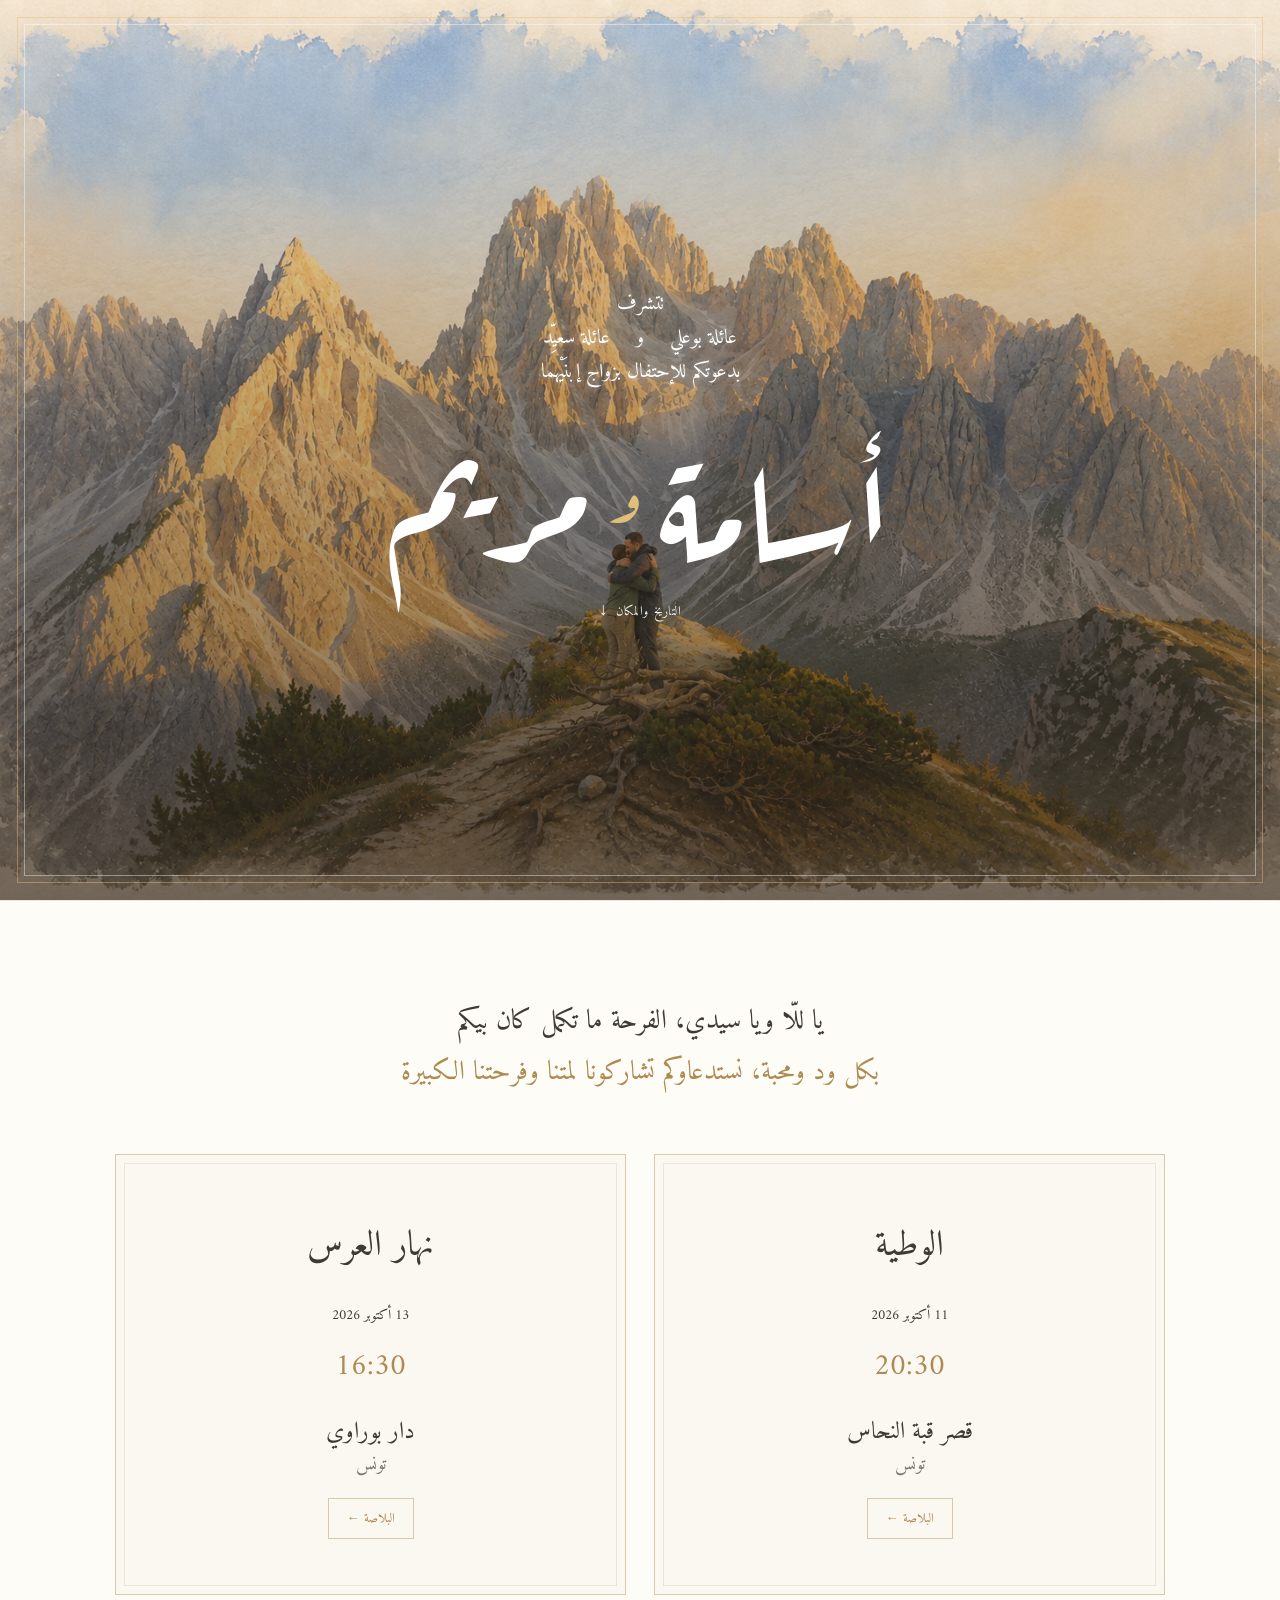
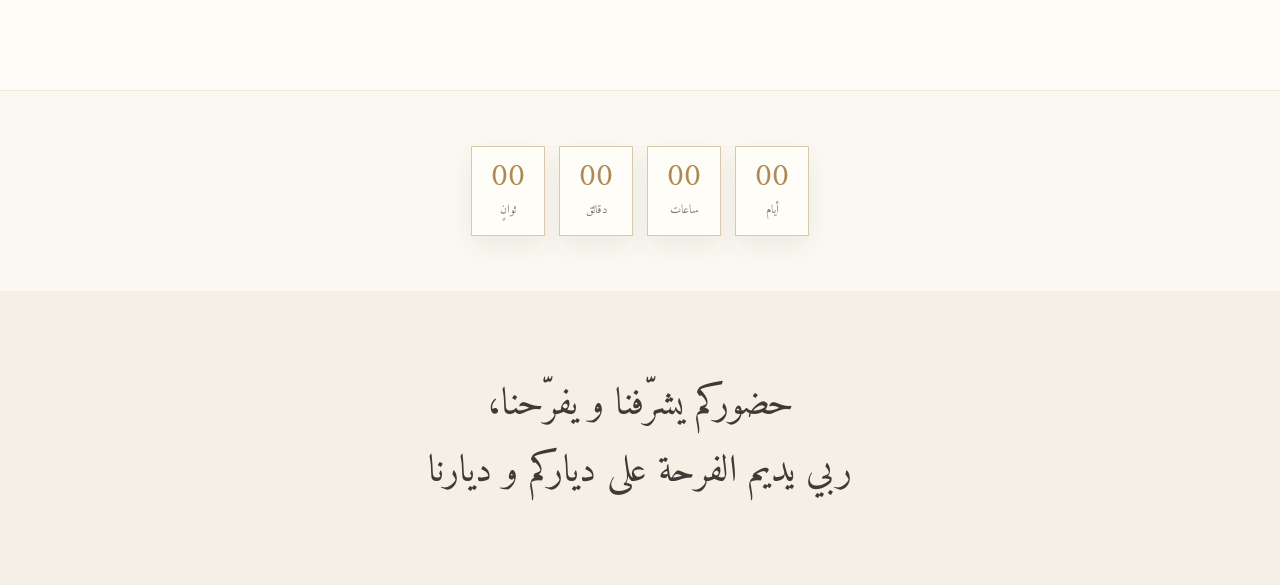
==== index.html @ 82ed52e3 "fix" ====
<!DOCTYPE html>
<html lang="ar" dir="rtl">
<head>
<meta charset="UTF-8">
<meta name="viewport" content="width=device-width, initial-scale=1.0">
<title>أسامة و مريم — دعوة زفاف</title>
<link rel="icon" type="image/png" href="./ring.png">

  <!-- Link preview -->
  <meta property="og:title" content="Oussama & Meriem 💍">
  <meta property="og:description" content="Our Wedding Invitation">
  <meta property="og:image" content="https://wedding-oussama-meriem.com/card.png">
  <meta property="og:url" content="https://wedding-oussama-meriem.com/">
  <meta property="og:type" content="website">

  <meta name="description" content="دعوة زفاف مريم وأسامة — 11 أكتوبر 2026 و13 أكتوبر 2026.">

<style>
  @import url('https://fonts.googleapis.com/css2?family=Aref+Ruqaa:wght@400;700&display=swap');
  @import url('https://fonts.googleapis.com/css2?family=Noto+Naskh+Arabic:wght@400;500;600;700&display=swap');
  @import url('https://fonts.googleapis.com/css2?family=Amiri:wght@400;700&display=swap');

  :root {
    --ivory: #fbf8f1;
    --paper: #fffdf8;
    --ink: #3f3a35;
    --muted: #81786e;
    --gold: #ad8a52;
    --line: #d9c9ab;
  }

  * { box-sizing: border-box; }
  html { scroll-behavior: smooth; }

  body {
    margin: 0;
    min-height: 100vh;
    color: var(--ink);
    font-family: "Amiri", serif;
    font-weight: 400;
    background-color: var(--ivory);
    background-image:
      repeating-linear-gradient(45deg, rgba(173,138,82,.045) 0 1px, transparent 1px 8px),
      repeating-linear-gradient(-45deg, rgba(173,138,82,.045) 0 1px, transparent 1px 8px),
      radial-gradient(1200px 620px at 50% -12%, rgba(173,138,82,.12), transparent 62%),
      radial-gradient(900px 520px at 50% 112%, rgba(173,138,82,.08), transparent 62%),
      linear-gradient(180deg, #fdfbf6 0%, var(--ivory) 50%, #f6f1e6 100%);
    background-attachment: fixed;
  }

  .hero {
    min-height: 100vh;
    display: flex;
    align-items: center;
    justify-content: center;
    text-align: center;
    padding: 60px 22px;
    position: relative;
    overflow: hidden;
    color: #fff;
    background:
      linear-gradient(180deg, rgba(251,248,241,.12) 0%, rgba(46,36,26,.28) 45%, rgba(35,26,18,.62) 100%),
      url("assets/imgfsfs.png") center/cover no-repeat;
  }

  .hero::before {
    content: "";
    position: absolute;
    inset: 24px;
    border: 1px solid rgba(255,255,255,.4);
    outline: 1px solid rgba(224,191,122,.45);
    outline-offset: 6px;
    pointer-events: none;
  }

  .hero .eyebrow {
    color: white;
    text-shadow: 0 0 6px rgba(255,255,255,.4);
  }
  .hero .amp { color: #e0bf7a; }
  .hero .invite-line { color: rgba(255,255,255,.92); }
  .hero .date-line { color: #e0bf7a; }
  .hero .scroll { color: rgba(255,255,255,.95); }

  .intro {
    max-width: 850px;
    width: 100%;
    display: flex;
    flex-direction: column;
    align-items: center;
    justify-content: flex-start;
    text-align: center;
    animation: fadeUp 1.2s ease both;
    padding-top: 10px;
  }

  .eyebrow {
    font-size: 20px;
    line-height: 1.7;
    color: var(--muted);
    margin: 0 auto 28px;
    width: 100%;
    text-align: center;
  }

  .eyebrow .and {
    color: white;
    margin: 0 20px;
  }

  .invite-line {
    margin: 26px 0 0;
    font-weight: 300;
    font-size: clamp(15px, 2.4vw, 19px);
    line-height: 1.8;
    color: var(--muted);
  }

  h1 {
    display: flex;
    align-items: center;
    justify-content: center;
    gap: 0.15em;
    flex-wrap: wrap;
    font-family: "Aref Ruqaa", serif;
    font-size: clamp(60px, 11vw, 140px);
    line-height: 1.1;
    font-weight: 400;
    margin: 0;
  }

  h1 span {
    display: inline-block;
  }

  .amp {
    display: inline-block;
    font-size: .42em;
    color: var(--gold);
    line-height: 1.3;
    margin: 0;
  }

  .date-line {
    margin-top: 22px;
    color: var(--gold);
    font-size: 13px;
  }

  .scroll {
    display: inline-flex;
    align-items: center;
    justify-content: center;
    gap: 8px;
    margin-top: 28px;
    color: rgba(255,255,255,.95);
    text-decoration: none;
    font-size: 13px;
    letter-spacing: 0.04em;
    animation: floatDown 2s ease-in-out infinite;
  }

  .scroll .arrow {
    display: inline-block;
    font-size: 18px;
    line-height: 1;
  }

  @keyframes floatDown {
    0%, 100% { transform: translateY(0); opacity: 0.8; }
    50% { transform: translateY(6px); opacity: 1; }
  }

  section {
    padding: 95px 22px;
  }

  .section-inner {
    max-width: 1050px;
    margin: auto;
  }

  .events {
    background: rgba(255,253,248,.82);
    border-top: 1px solid rgba(173,138,82,.18);
    border-bottom: 1px solid rgba(173,138,82,.18);
    font-family: "Amiri", serif;
  }

  .section-title {
    text-align: center;
    font-family: "Amiri", serif;
    font-weight: 400;
    font-size: 48px;
    margin: 0 0 55px;
  }

  .event-intro {
    text-align: center;
    font-size: clamp(20px, 3vw, 27px);
    line-height: 1.9;
    color: var(--ink);
    margin: 0 auto 55px;
    max-width: 680px;
  }

  .event-intro .soft {
    color: var(--gold);
  }

  .closing {
    text-align: center;
    max-width: 650px;
    margin: 55px auto 0;
    line-height: 1.9;
    color: var(--muted);
    font-size: 22px;
  }

  .event-grid {
    display: grid;
    grid-template-columns: repeat(2, 1fr);
    gap: 28px;
  }

  .event {
    text-align: center;
    padding: 55px 30px;
    border: 1px solid var(--line);
    background: var(--ivory);
    position: relative;
  }

  .event::before {
    content: "";
    position: absolute;
    inset: 8px;
    border: 1px solid rgba(173,138,82,.18);
    pointer-events: none;
  }



  .event h3 {
    font-family: "Amiri", serif;
    font-size: 36px;
    font-weight: 400;
    margin: 5px 0 25px;
  }

  .event-date {
    font-size: 14px;
    margin-bottom: 12px;
  }

  .event-time {
    font-family: "Amiri", serif;
    font-size: 30px;
    color: var(--gold);
    margin-bottom: 20px;
  }

  .place {
    font-size: 18px;
    color: var(--muted);
    line-height: 1.6;
  }

  .place strong {
    display: block;
    color: var(--ink);
    font-weight: 500;
    font-size: 24px;
  }

  .map-link {
    display: inline-block;
    margin-top: 18px;
    padding: 8px 18px;
    border: 1px solid var(--line);
    color: var(--gold);
    text-decoration: none;
    font-size: 13px;
    transition: .25s;
  }

  .map-link:hover {
    background: var(--gold);
    color: white;
  }

  .countdown-section {
    text-align: center;
    padding-top: 55px;
    padding-bottom: 55px;
  }

  .countdown-section .section-title {
    font-size: 32px;
    margin-bottom: 26px;
  }

  .countdown-sub {
    margin: 0 0 30px;
    color: var(--muted);
    font-size: 13px;
  }

  .countdown {
    display: flex;
    justify-content: center;
    gap: 14px;
    flex-wrap: wrap;
  }

  .count-box {
    min-width: 74px;
    padding: 14px 10px;
    border: 1px solid var(--line);
    background: var(--paper);
    box-shadow: 0 10px 22px rgba(61,55,45,.07);
  }

  .count-box strong {
    display: block;
    font-family: "Amiri", serif;
    font-size: 32px;
    font-weight: 400;
    line-height: 1;
    color: var(--gold);
  }

  .count-box span {
    display: block;
    margin-top: 7px;
    font-size: 12px;
    color: var(--muted);
  }

  .details {
    text-align: center;
    padding-bottom: 24px;
  }

  .details p {
    max-width: 650px;
    margin: 0 auto;
    line-height: 1.9;
    color: var(--muted);
  }


  footer {
    text-align: center;
    padding: 80px 20px;
    background: rgba(244,239,229,.9);
  }

  footer .names {
    font-family: "Amiri", serif;
    font-size: 38px;
  }

  footer p {
    color: var(--muted);
    font-size: 13px;
  }


  @keyframes fadeUp {
    from { opacity: 0; transform: translateY(20px); }
    to { opacity: 1; transform: translateY(0); }
  }

  @media (max-width: 700px) {
    .event-grid { grid-template-columns: 1fr; }
    section { padding: 70px 18px; }
    .hero::before { inset: 16px; outline-offset: 4px; }
  }
</style>
</head>

<body>
  <header class="hero">
    <div class="intro">
      <div class="eyebrow">
        تتشرف<br>
        عائلة بوعلي <span class="and">و</span> عائلة سعيِّد<br>
        بدعوتكم للإحتفال بزواج إبنَيْهما
      </div>
      <h1>
        <span>أسامة</span>
        <span class="amp">و</span>
        <span>مريم</span>
      </h1>
      <a class="scroll" href="#events">
        <span>التاريخ والمكان</span>
        <span class="arrow">↓</span>
      </a>
    </div>
  </header>

  <section class="events" id="events">
    <div class="section-inner">

      <p class="event-intro">
        يا للّا ويا سيدي، الفرحة ما تكمل كان بيكم<br>
        <span class="soft">بكل ود ومحبة، نستدعاوكم  تشاركونا  لمتنا وفرحتنا الكبيرة</span>
      </p>

      <div class="event-grid">
        <article class="event">
          <h3>الوطية</h3>
          <div class="event-date">11 أكتوبر 2026</div>
          <div class="event-time">20:30</div>
          <div class="place">
            <strong>قصر قبة النحاس</strong>
            تونس
          </div>
          <a class="map-link" href="https://www.google.com/maps/search/?api=1&query=Kobbet+Ennhas+Palace+Tunis" target="_blank" rel="noopener">البلاصة ←</a>
        </article>

        <article class="event">
          <h3> نهار العرس</h3>
          <div class="event-date">13 أكتوبر 2026</div>
          <div class="event-time">16:30</div>
          <div class="place">
            <strong>دار بوراوي</strong>
            تونس
          </div>
          <a class="map-link" href="https://www.google.com/maps/search/?api=1&query=Dar+Bouraoui+Tunis" target="_blank" rel="noopener">البلاصة   ←</a>
        </article>
      </div>
    </div>
  </section>

  <section class="countdown-section">
    <div class="section-inner">
      <div class="countdown">
        <div class="count-box"><strong id="cd-days">00</strong><span>أيام</span></div>
        <div class="count-box"><strong id="cd-hours">00</strong><span>ساعات</span></div>
        <div class="count-box"><strong id="cd-minutes">00</strong><span>دقائق</span></div>
        <div class="count-box"><strong id="cd-seconds">00</strong><span>ثوانٍ</span></div>
      </div>
    </div>
  </section>

  <footer>
    <div class="names">
      حضوركم يشرّفنا و يفرّحنا، <br>
       ربي يديم الفرحة على دياركم و ديارنا

</div>
  </footer>

  <script>
    (function () {
      const target = new Date("2026-10-13T16:30:00").getTime();
      const pad = (n) => String(n).padStart(2, "0");
      function tick() {
        const diff = Math.max(0, target - Date.now());
        const days = Math.floor(diff / 86400000);
        const hours = Math.floor((diff % 86400000) / 3600000);
        const minutes = Math.floor((diff % 3600000) / 60000);
        const seconds = Math.floor((diff % 60000) / 1000);
        document.getElementById("cd-days").textContent = pad(days);
        document.getElementById("cd-hours").textContent = pad(hours);
        document.getElementById("cd-minutes").textContent = pad(minutes);
        document.getElementById("cd-seconds").textContent = pad(seconds);
      }
      tick();
      setInterval(tick, 1000);
    })();
  </script>
</body>
</html>
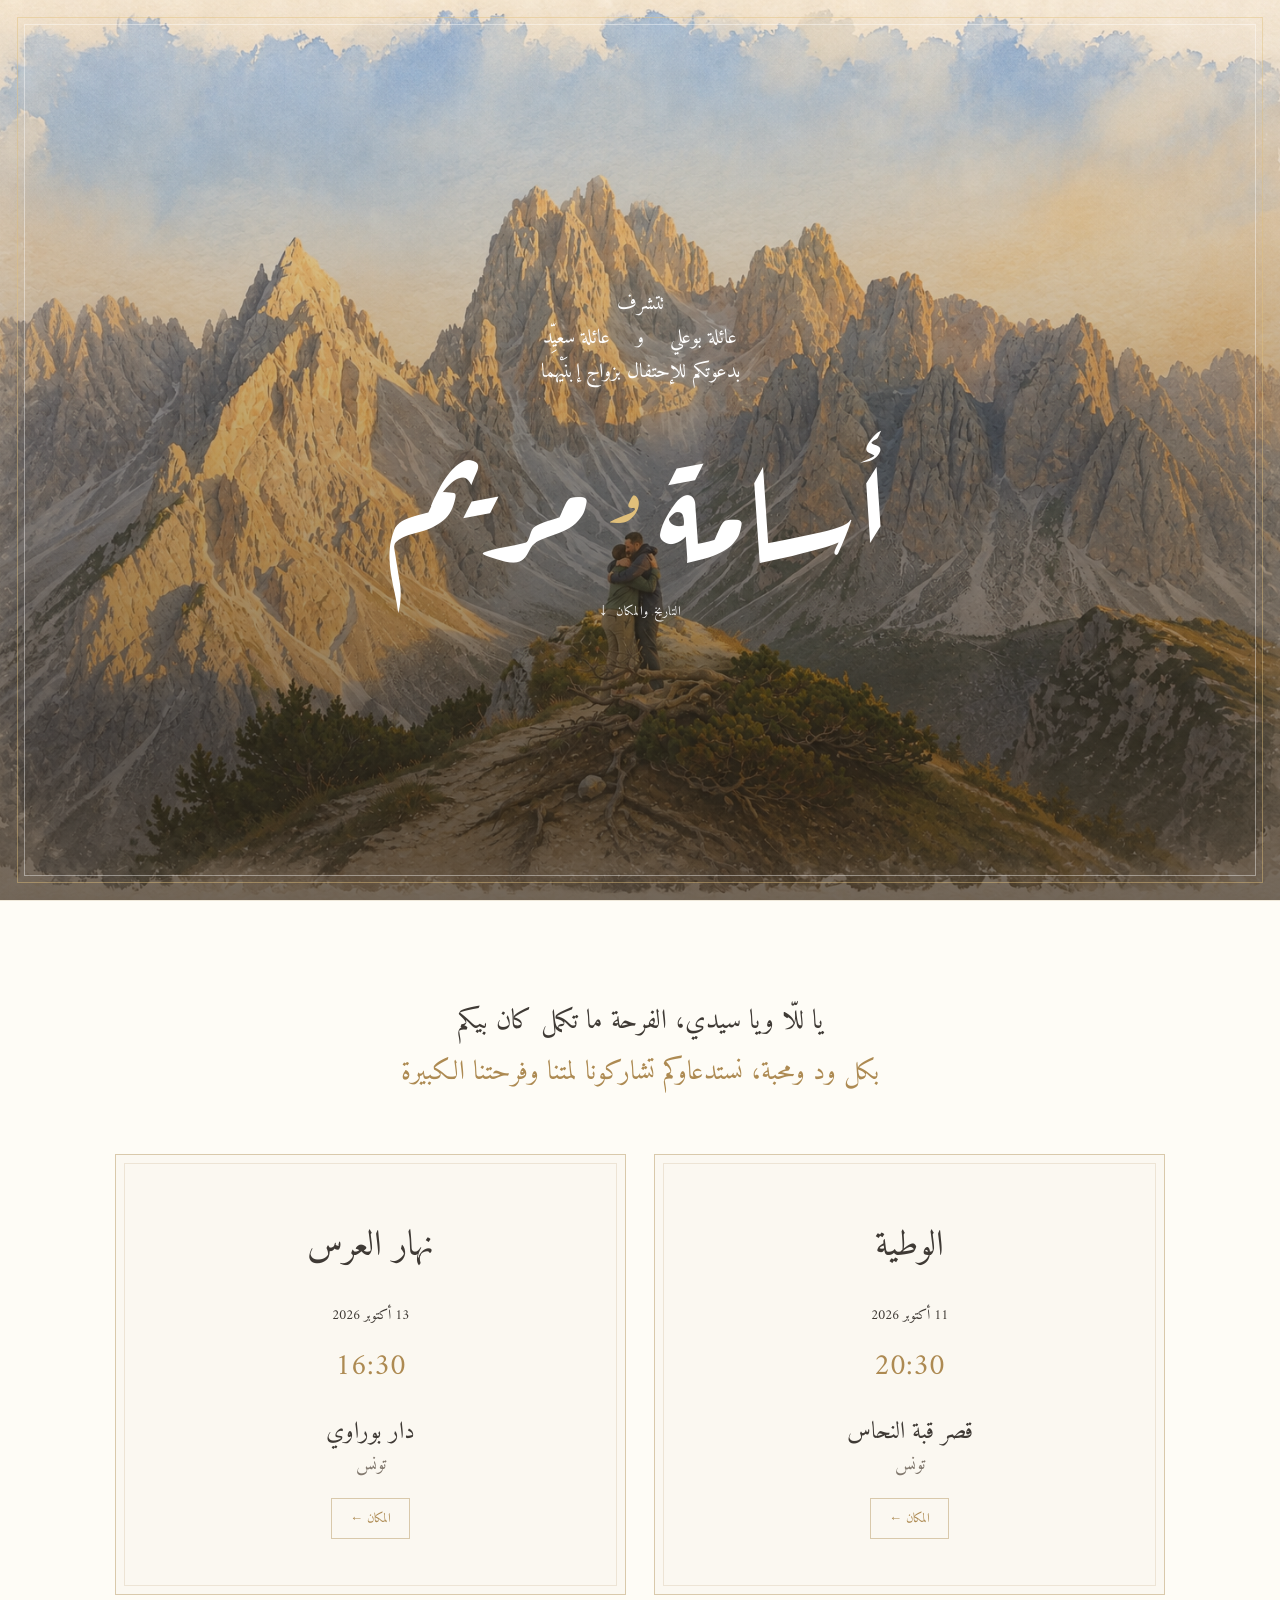
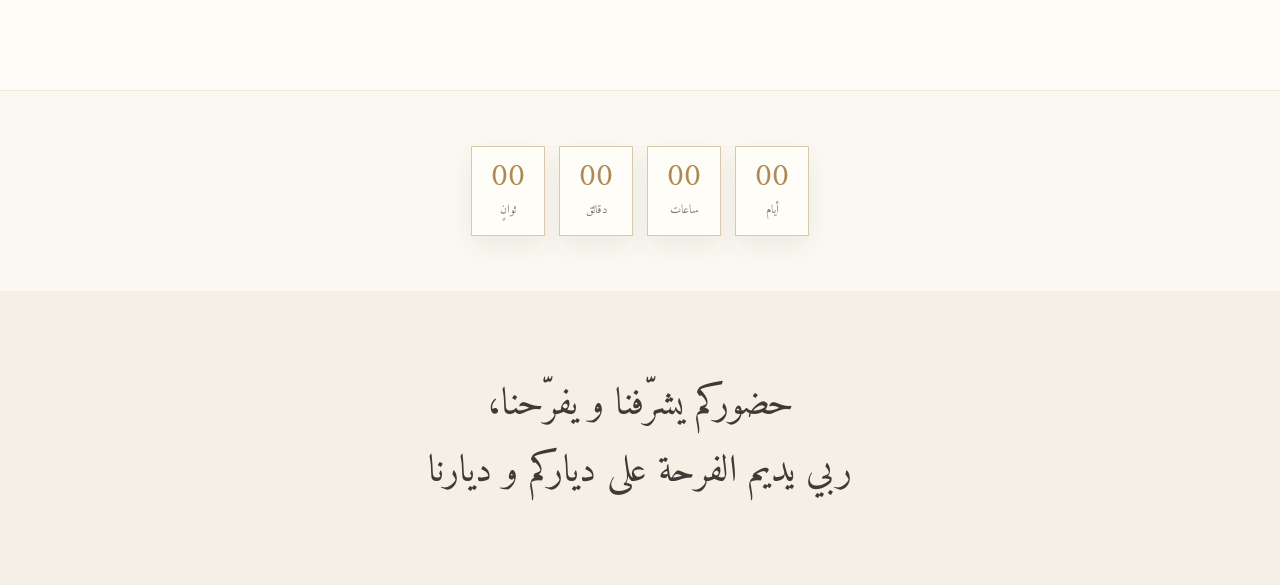
==== commit 6bb047d1: "location" ====
--- a/index.html
+++ b/index.html
@@ -9,7 +9,7 @@
   <!-- Link preview -->
   <meta property="og:title" content="Oussama & Meriem 💍">
   <meta property="og:description" content="Our Wedding Invitation">
-  <meta property="og:image" content="https://wedding-oussama-meriem.com/card.png">
+  <meta property="og:image" content="https://wedding-oussama-meriem.com/icon.jpg">
   <meta property="og:url" content="https://wedding-oussama-meriem.com/">
   <meta property="og:type" content="website">
 
@@ -417,7 +417,7 @@
             <strong>قصر قبة النحاس</strong>
             تونس
           </div>
-          <a class="map-link" href="https://www.google.com/maps/search/?api=1&query=Kobbet+Ennhas+Palace+Tunis" target="_blank" rel="noopener">البلاصة ←</a>
+          <a class="map-link" href="https://maps.app.goo.gl/yHK8Vu2aBWJioWhB8" target="_blank" rel="noopener">المكان ←</a>
         </article>
 
         <article class="event">
@@ -428,7 +428,7 @@
             <strong>دار بوراوي</strong>
             تونس
           </div>
-          <a class="map-link" href="https://www.google.com/maps/search/?api=1&query=Dar+Bouraoui+Tunis" target="_blank" rel="noopener">البلاصة   ←</a>
+          <a class="map-link" href="https://maps.app.goo.gl/rtyb2e9paiuTFKTW6" target="_blank" rel="noopener">المكان   ←</a>
         </article>
       </div>
     </div>
